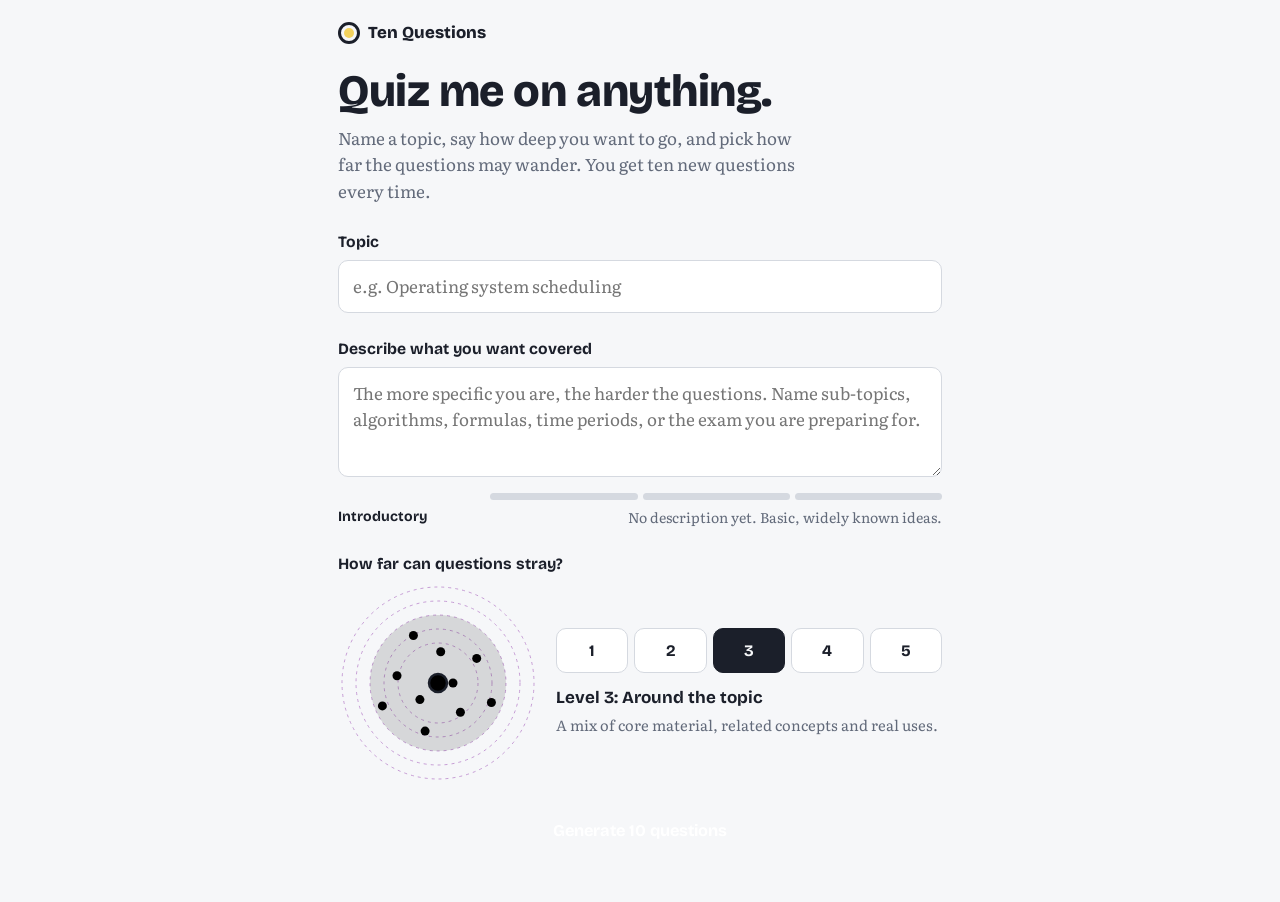
==== index.html @ 8e8875ef "Add files via upload" ====
<!DOCTYPE html>
<html lang="en">
<head>
<meta charset="utf-8">
<meta name="viewport" content="width=device-width, initial-scale=1, viewport-fit=cover">
<title>Ten Questions</title>
<link rel="preconnect" href="https://fonts.googleapis.com">
<link href="https://fonts.googleapis.com/css2?family=Bricolage+Grotesque:opsz,wght@12..96,500;12..96,700;12..96,800&family=Literata:opsz,wght@7..72,400;7..72,600&display=swap" rel="stylesheet">
<link rel="stylesheet" href="projectstyle.css">
</head>
<body>
<main>
  <div class="brand"><i></i>Ten Questions</div>

  <section id="setup">
    <h1>Quiz me on anything.</h1>
    <p class="lede">Name a topic, say how deep you want to go, and pick how far the questions may wander. You get ten new questions every time.</p>

    <div class="field">
      <label for="topic">Topic</label>
      <input id="topic" type="text" maxlength="120" placeholder="e.g. Operating system scheduling" autocomplete="off">
    </div>

    <div class="field">
      <label for="desc">Describe what you want covered</label>
      <textarea id="desc" maxlength="1500" placeholder="The more specific you are, the harder the questions. Name sub-topics, algorithms, formulas, time periods, or the exam you are preparing for."></textarea>
      <div class="meter" id="meter" aria-hidden="true"><span></span><span></span><span></span><span></span></div>
      <div class="depthline" aria-live="polite"><b id="depthname">Introductory</b><span id="depthhint"></span></div>
    </div>

    <div class="field">
      <div class="fieldlabel" id="lvl-label">How far can questions stray?</div>
      <div class="dialwrap">
        <svg class="dial" viewBox="0 0 200 200" role="img" aria-label="Diagram: questions spread wider as the level increases">
          <circle class="ringline" cx="100" cy="100" r="40"/>
          <circle class="ringline" cx="100" cy="100" r="54"/>
          <circle class="ringline" cx="100" cy="100" r="68"/>
          <circle class="ringline" cx="100" cy="100" r="82"/>
          <circle class="ringline" cx="100" cy="100" r="96"/>
          <circle class="zone" id="zone" cx="100" cy="100" r="96"/>
          <g id="pts"></g>
          <circle class="core" cx="100" cy="100" r="9"/>
        </svg>
        <div>
          <div class="levels" role="group" aria-labelledby="lvl-label" id="levels"></div>
          <p class="levelname" id="lvname"></p>
          <p class="leveldesc" id="lvdesc"></p>
        </div>
      </div>
    </div>

    <button class="btn" id="go">Generate 10 questions</button>
    <div id="seterr" class="err hidden" role="alert"></div>
  </section>

  <section id="loading" class="hidden" aria-live="polite">
    <div class="loadbox">
      <span class="pulse"></span>
      <h2 style="margin-top:14px" id="loadtitle">Thinking...</h2>
      <div class="bar"><div id="loadbar"></div></div>
      <p class="hint" id="loadsub">Writing your questions</p>
      <div class="row" style="max-width:240px;margin:22px auto 0"><button class="btn ghost" id="stop">Stop</button></div>
    </div>
  </section>

  <section id="quiz" class="hidden">
    <div class="progress" id="progress" aria-hidden="true"></div>
    <div class="qmeta"><span id="qcount"></span><span id="qarea"></span></div>
    <h2 class="qtext" id="qtext" tabindex="-1"></h2>
    <ul class="opts" id="opts"></ul>
    <div id="explain" class="explain hidden" aria-live="polite"></div>
    <div class="row"><button class="btn hidden" id="next">Next question</button></div>
  </section>

  <section id="result" class="hidden">
    <div class="score" id="score"></div>
    <h1 id="verdict" style="font-size:1.6rem;margin:10px 0 4px"></h1>
    <p class="lede" id="rsub" style="margin-bottom:18px"></p>
    <div id="review"></div>
    <div class="row">
      <button class="btn" id="again">New quiz, same settings</button>
      <button class="btn ghost" id="change">Change topic or level</button>
    </div>
  </section>
</main>

<script src="script.js"></script>
</body>
</html>
---- projectstyle.css ----
:root{
  box-sizing:border-box;
  padding-top:env(safe-area-inset-top,0px);
  padding-bottom:env(safe-area-inset-bottom,0px);
  --paper:#F6F7F9; --card:#FFFFFF; --ink:#1B1F2A; --muted:#626A7A; --line:#D5D9E0;
  --green:#00FF00; --accent-ink:#FFFFFF; --good:#1F7A4D; --good-bg:#E3F2E9;
  --bad:#C8372D; --bad-bg:#FBE6E3; --mark:#F4D35E; --ring:#B8CC;
  --r-sm:3px; --r-md:6px;
  --display:"Bricolage Grotesque",system-ui,-apple-system,"Segoe UI",calibri;
  --serif:"Literata",Georgia,"Times New Roman",serif;
}/*Main block containing all colors, any change will be reflected throughout the code*/
@media (prefers-color-scheme:dark){
  :root:not([data-theme="light"]){
    --paper:#0E1424; --card:#18203A; --ink:#E8ECF7; --muted:#9AA6C4; --line:#2B3658;
    --blue:#6D8DFF; --accent-ink:#0E1424; --good:#5FD39A; --good-bg:#12372A;
    --bad:#FF8A98; --bad-bg:#4A1D26; --mark:#FFD54A; --ring:#34406A;
  }
}
:root[data-theme="dark"]{
  --paper:#0E1424; --card:#18203A; --ink:#E8ECF7; --muted:#9AA6C4; --line:#2B3658;
  --blue:#6D8DFF; --accent-ink:#0E1424; --good:#5FD39A; --good-bg:#12372A;
  --bad:#FF8A98; --bad-bg:#4A1D26; --mark:#FFD54A; --ring:#34406A;
}
html{height:100%;scroll-padding-top:env(safe-area-inset-top,0px)}
*,*::before,*::after{box-sizing:inherit}
body{margin:0;min-height:100%;background:var(--paper);color:var(--ink);font-family:var(--serif);font-size:17px;line-height:1.55}
main{max-width:640px;margin:0 auto;padding:20px 18px 48px}
h1,h2,h3,.display{font-family:var(--display);letter-spacing:-0.01em;margin:0}
.brand{font-family:var(--display);font-weight:800;font-size:1.05rem;display:flex;align-items:center;gap:8px;margin-bottom:22px}
.brand i{display:inline-block;width:22px;height:22px;border-radius:50%;border:3px solid var(--ink);position:relative}
.brand i::after{content:"";position:absolute;inset:3px;border-radius:50%;background:var(--mark)}
h1{font-size:clamp(2rem,8vw,2.8rem);line-height:1.05;font-weight:800;margin-bottom:10px}
.lede{color:var(--muted);margin:0 0 26px;max-width:46ch}
label,.fieldlabel{display:block;font-family:var(--display);font-weight:700;font-size:.98rem;margin:0 0 6px}
.hint{font-size:.88rem;color:var(--muted);margin:6px 0 0}
input[type=text],textarea{width:100%;font:inherit;color:var(--ink);background:var(--card);border:1.5px solid var(--line);border-radius:10px;padding:12px 14px}
textarea{min-height:110px;resize:vertical}
input[type=text]:focus-visible,textarea:focus-visible,button:focus-visible,summary:focus-visible{outline:3px solid var(--blue);outline-offset:2px}
.field{margin-bottom:24px}

/* depth meter */
.meter{display:flex;gap:5px;margin-top:10px}
.meter span{flex:1;height:7px;border-radius:4px;background:var(--line);transition:background .25s}
.meter span.on{background:var(--accent)}
.depthline{display:flex;justify-content:space-between;gap:10px;font-size:.88rem;margin-top:6px}
.depthline b{font-family:var(--display)}
.depthline span{color:var(--muted);text-align:right}

/* dial */
.dialwrap{display:grid;grid-template-columns:minmax(0,200px) 1fr;gap:18px;align-items:center}
@media (max-width:420px){.dialwrap{grid-template-columns:1fr}}
.dial{width:100%;max-width:220px;margin:0 auto;display:block}
.dial .ringline{fill:none;stroke:var(--ring);stroke-width:1;stroke-dasharray:3 4}
.dial .zone{fill:var(--accent);opacity:.13;transform-box:fill-box;transform-origin:center;transition:transform .45s cubic-bezier(.3,.8,.3,1)}
.dial .pt{fill:var(--blue);transition:transform .45s cubic-bezier(.3,.8,.3,1)}
.dial .core{fill:var(--accent);stroke:var(--ink);stroke-width:2.5}
.levels{display:grid;grid-template-columns:repeat(5,1fr);gap:6px}
.levels button{font:700 1rem var(--display);padding:12px 0;border-radius:10px;border:1.5px solid var(--line);background:var(--card);color:var(--ink);cursor:pointer}
.levels button[aria-pressed=true]{background:var(--ink);color:var(--paper);border-color:var(--ink)}
.levelname{margin:12px 0 2px;font-family:var(--display);font-weight:700}
.leveldesc{margin:0;color:var(--muted);font-size:.92rem}

/* buttons */
.btn{font:700 1.02rem var(--display);padding:14px 20px;border-radius:12px;border:0;background:var(--accent);color:var(--accent-ink);cursor:pointer;width:100%}
.btn:disabled{opacity:.5;cursor:not-allowed}
.btn.ghost{background:transparent;color:var(--ink);border:1.5px solid var(--ink)}
.row{display:grid;gap:10px;margin-top:18px}
.err{background:var(--bad-bg);color:var(--bad);border-radius:10px;padding:12px 14px;margin-top:16px;font-size:.95rem}

/* loading */
.loadbox{padding:40px 0;text-align:center}
.bar{height:8px;background:var(--line);border-radius:4px;overflow:hidden;margin:18px 0 10px}
.bar>div{height:100%;width:6%;background:var(--accent);border-radius:4px;transition:width .4s}
.pulse{display:inline-block;width:12px;height:12px;border-radius:50%;background:var(--mark);animation:pulse 1.1s infinite ease-in-out}
@keyframes pulse{0%,100%{transform:scale(.6)}50%{transform:scale(1.2)}}

/* quiz */
.progress{display:flex;gap:4px;margin-bottom:18px}
.progress span{flex:1;height:8px;border-radius:4px;background:var(--line)}
.progress .ok{background:var(--good)} .progress .no{background:var(--bad)} .progress .cur{background:var(--accent)}
.qmeta{display:flex;justify-content:space-between;gap:10px;color:var(--muted);font-size:.88rem;margin-bottom:10px}
.qtext{font-family:var(--serif);font-weight:600;font-size:1.28rem;line-height:1.4;margin:0 0 20px;outline:none}
.opts{display:grid;gap:10px;padding:0;margin:0;list-style:none}
.opt{width:100%;display:grid;grid-template-columns:30px 1fr;gap:10px;text-align:left;font:inherit;color:var(--ink);background:var(--card);border:1.5px solid var(--line);border-radius:12px;padding:13px 14px;cursor:pointer}
.opt b{font-family:var(--display);width:26px;height:26px;border-radius:50%;border:1.5px solid var(--line);display:grid;place-items:center;font-size:.85rem}
.opt:not(:disabled):hover{border-color:var(--accent)}
.opt:disabled{cursor:default}
.opt.right{background:var(--good-bg);border-color:var(--good)}
.opt.right b{background:var(--good);border-color:var(--good);color:var(--paper)}
.opt.wrong{background:var(--bad-bg);border-color:var(--bad)}
.opt.wrong b{background:var(--bad);border-color:var(--bad);color:var(--paper)}
.explain{margin-top:16px;padding:14px 16px;border-left:5px solid var(--mark);background:var(--card);border-radius:0 12px 12px 0;font-size:.97rem}
.explain strong{font-family:var(--display)}

/* result */
.score{font-family:var(--display);font-weight:800;font-size:clamp(3.4rem,18vw,5.4rem);line-height:1}
.score small{font-size:.4em;color:var(--muted);font-weight:700}
details.rv{background:var(--card);border:1.5px solid var(--line);border-radius:12px;margin-top:10px}
details.rv summary{cursor:pointer;padding:12px 14px;list-style:none;display:grid;grid-template-columns:26px 1fr;gap:10px;font-size:.98rem}
details.rv summary::-webkit-details-marker{display:none}
.mk{width:22px;height:22px;border-radius:50%;display:grid;place-items:center;font:800 .75rem var(--display);color:var(--paper)}
.mk.ok{background:var(--good)} .mk.no{background:var(--bad)}
.rvbody{padding:0 14px 14px 50px;font-size:.95rem}
.rvbody p{margin:6px 0}
.hidden{display:none!important}
@media (prefers-reduced-motion:reduce){*{transition:none!important;animation:none!important}}
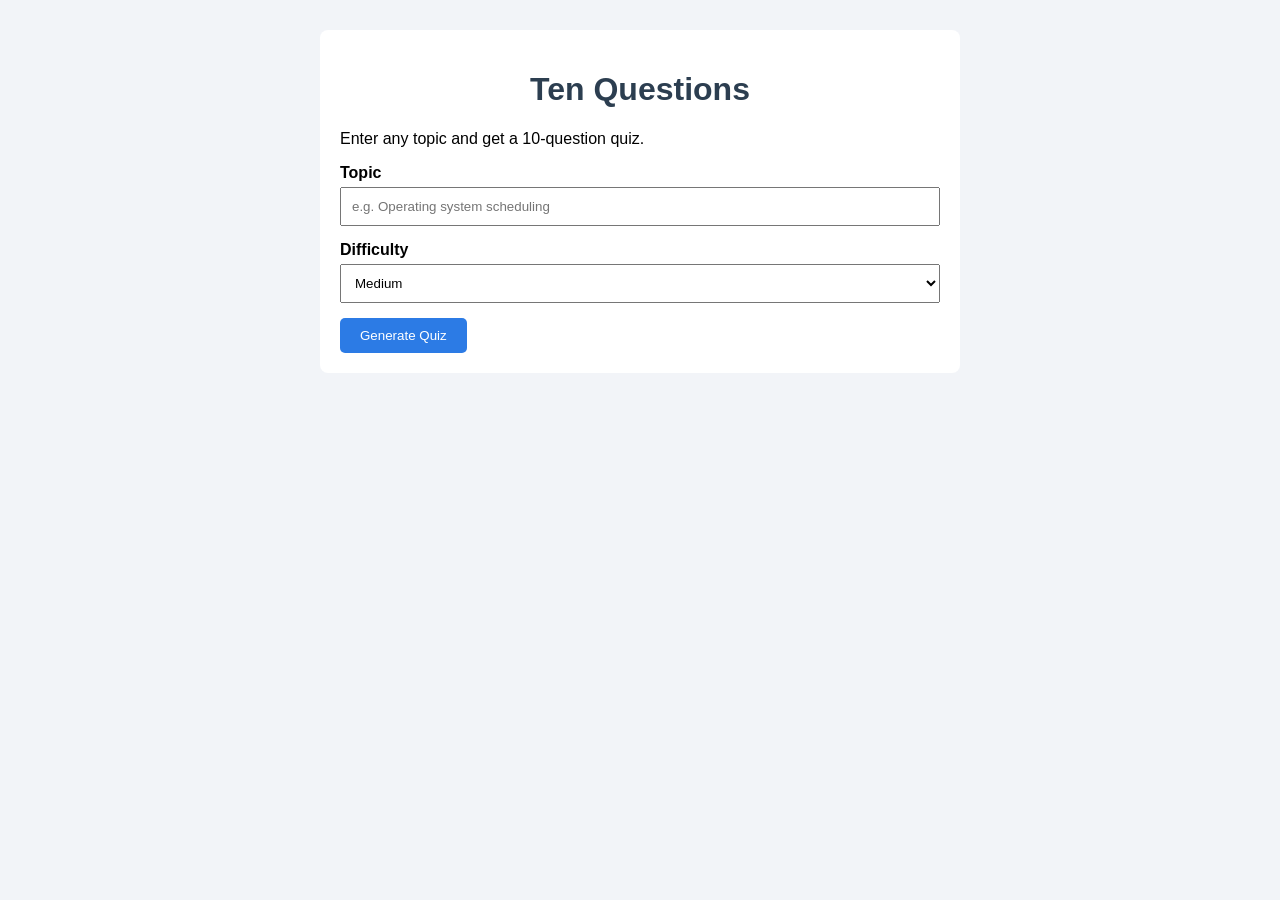
==== commit e462f518: "Add files via upload" ====
--- a/index.html
+++ b/index.html
@@ -1,89 +1,52 @@
 <!DOCTYPE html>
 <html lang="en">
 <head>
-<meta charset="utf-8">
-<meta name="viewport" content="width=device-width, initial-scale=1, viewport-fit=cover">
-<title>Ten Questions</title>
-<link rel="preconnect" href="https://fonts.googleapis.com">
-<link href="https://fonts.googleapis.com/css2?family=Bricolage+Grotesque:opsz,wght@12..96,500;12..96,700;12..96,800&family=Literata:opsz,wght@7..72,400;7..72,600&display=swap" rel="stylesheet">
-<link rel="stylesheet" href="projectstyle.css">
+  <meta charset="utf-8">
+  <meta name="viewport" content="width=device-width, initial-scale=1">
+  <title>Ten Questions</title>
+  <link rel="stylesheet" href="style.css">
 </head>
 <body>
-<main>
-  <div class="brand"><i></i>Ten Questions</div>
+  <div class="container">
+    <h1>Ten Questions</h1>
 
-  <section id="setup">
-    <h1>Quiz me on anything.</h1>
-    <p class="lede">Name a topic, say how deep you want to go, and pick how far the questions may wander. You get ten new questions every time.</p>
+    <!-- Screen 1: user enters topic -->
+    <div id="setup">
+      <p>Enter any topic and get a 10-question quiz.</p>
+      <label for="topic">Topic</label>
+      <input type="text" id="topic" placeholder="e.g. Operating system scheduling">
 
-    <div class="field">
-      <label for="topic">Topic</label>
-      <input id="topic" type="text" maxlength="120" placeholder="e.g. Operating system scheduling" autocomplete="off">
+      <label for="difficulty">Difficulty</label>
+      <select id="difficulty">
+        <option value="easy">Easy</option>
+        <option value="medium" selected>Medium</option>
+        <option value="hard">Hard</option>
+      </select>
+
+      <button id="startBtn">Generate Quiz</button>
     </div>
 
-    <div class="field">
-      <label for="desc">Describe what you want covered</label>
-      <textarea id="desc" maxlength="1500" placeholder="The more specific you are, the harder the questions. Name sub-topics, algorithms, formulas, time periods, or the exam you are preparing for."></textarea>
-      <div class="meter" id="meter" aria-hidden="true"><span></span><span></span><span></span><span></span></div>
-      <div class="depthline" aria-live="polite"><b id="depthname">Introductory</b><span id="depthhint"></span></div>
+    <!-- Screen 2: waiting message -->
+    <div id="loading" class="hidden">
+      <p>Writing your questions... please wait.</p>
     </div>
 
-    <div class="field">
-      <div class="fieldlabel" id="lvl-label">How far can questions stray?</div>
-      <div class="dialwrap">
-        <svg class="dial" viewBox="0 0 200 200" role="img" aria-label="Diagram: questions spread wider as the level increases">
-          <circle class="ringline" cx="100" cy="100" r="40"/>
-          <circle class="ringline" cx="100" cy="100" r="54"/>
-          <circle class="ringline" cx="100" cy="100" r="68"/>
-          <circle class="ringline" cx="100" cy="100" r="82"/>
-          <circle class="ringline" cx="100" cy="100" r="96"/>
-          <circle class="zone" id="zone" cx="100" cy="100" r="96"/>
-          <g id="pts"></g>
-          <circle class="core" cx="100" cy="100" r="9"/>
-        </svg>
-        <div>
-          <div class="levels" role="group" aria-labelledby="lvl-label" id="levels"></div>
-          <p class="levelname" id="lvname"></p>
-          <p class="leveldesc" id="lvdesc"></p>
-        </div>
-      </div>
+    <!-- Screen 3: the quiz -->
+    <div id="quiz" class="hidden">
+      <p id="count"></p>
+      <h2 id="question"></h2>
+      <div id="options"></div>
+      <p id="explanation"></p>
+      <button id="next" class="hidden">Next</button>
     </div>
 
-    <button class="btn" id="go">Generate 10 questions</button>
-    <div id="seterr" class="err hidden" role="alert"></div>
-  </section>
+    <!-- Screen 4: final score -->
+    <div id="result" class="hidden">
+      <h2 id="scoreText"></h2>
+      <button id="restart">Try Another Quiz</button>
+    </div>
+  </div>
 
-  <section id="loading" class="hidden" aria-live="polite">
-    <div class="loadbox">
-      <span class="pulse"></span>
-      <h2 style="margin-top:14px" id="loadtitle">Thinking...</h2>
-      <div class="bar"><div id="loadbar"></div></div>
-      <p class="hint" id="loadsub">Writing your questions</p>
-      <div class="row" style="max-width:240px;margin:22px auto 0"><button class="btn ghost" id="stop">Stop</button></div>
-    </div>
-  </section>
-
-  <section id="quiz" class="hidden">
-    <div class="progress" id="progress" aria-hidden="true"></div>
-    <div class="qmeta"><span id="qcount"></span><span id="qarea"></span></div>
-    <h2 class="qtext" id="qtext" tabindex="-1"></h2>
-    <ul class="opts" id="opts"></ul>
-    <div id="explain" class="explain hidden" aria-live="polite"></div>
-    <div class="row"><button class="btn hidden" id="next">Next question</button></div>
-  </section>
-
-  <section id="result" class="hidden">
-    <div class="score" id="score"></div>
-    <h1 id="verdict" style="font-size:1.6rem;margin:10px 0 4px"></h1>
-    <p class="lede" id="rsub" style="margin-bottom:18px"></p>
-    <div id="review"></div>
-    <div class="row">
-      <button class="btn" id="again">New quiz, same settings</button>
-      <button class="btn ghost" id="change">Change topic or level</button>
-    </div>
-  </section>
-</main>
-
-<script src="script.js"></script>
+  <script src="script.js"></script>
 </body>
 </html>
--- a/style.css
+++ b/style.css
@@ -0,0 +1,64 @@
+body {
+  font-family: Arial, sans-serif;
+  background-color: #f2f4f8;
+  margin: 0;
+}
+
+.container {
+  max-width: 600px;
+  margin: 30px auto;
+  padding: 20px;
+  background-color: white;
+  border-radius: 8px;
+}
+
+h1 {
+  text-align: center;
+  color: #2c3e50;
+}
+
+label {
+  display: block;
+  margin-top: 15px;
+  font-weight: bold;
+}
+
+input, select {
+  width: 100%;
+  padding: 10px;
+  margin-top: 5px;
+  box-sizing: border-box;
+}
+
+button {
+  padding: 10px 20px;
+  margin-top: 15px;
+  background-color: #2c7be5;
+  color: white;
+  border: none;
+  border-radius: 5px;
+  cursor: pointer;
+}
+
+.option {
+  display: block;
+  width: 100%;
+  margin-top: 10px;
+  background-color: #e9ecef;
+  color: black;
+  text-align: left;
+}
+
+.right {
+  background-color: #28a745;
+  color: white;
+}
+
+.wrong {
+  background-color: #dc3545;
+  color: white;
+}
+
+.hidden {
+  display: none;
+}
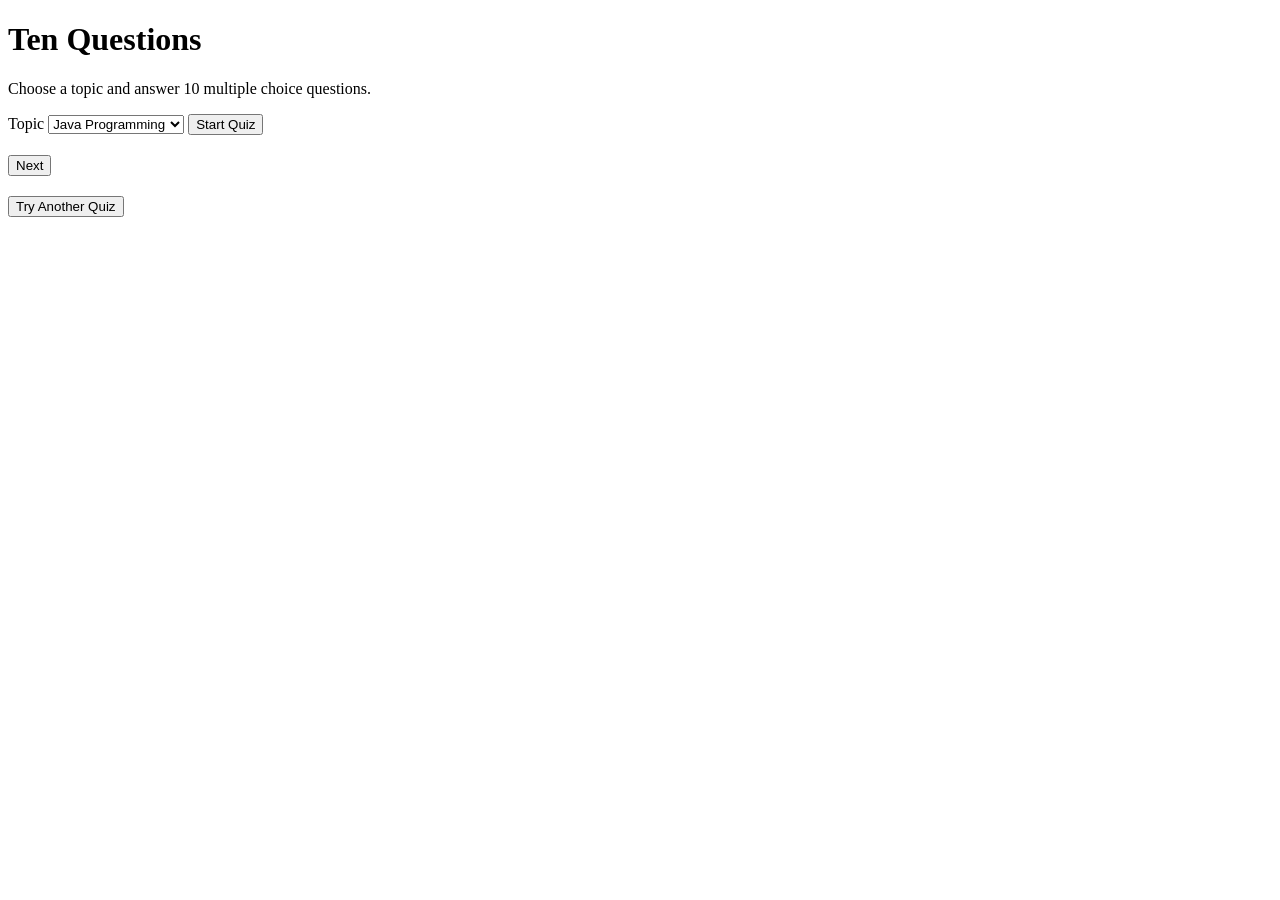
==== commit 439d2fa8: "Add files via upload" ====
--- a/index.html
+++ b/index.html
@@ -10,28 +10,19 @@
   <div class="container">
     <h1>Ten Questions</h1>
 
-    <!-- Screen 1: user enters topic -->
+    <!-- Screen 1: choose a topic -->
     <div id="setup">
-      <p>Enter any topic and get a 10-question quiz.</p>
+      <p>Choose a topic and answer 10 multiple choice questions.</p>
       <label for="topic">Topic</label>
-      <input type="text" id="topic" placeholder="e.g. Operating system scheduling">
-
-      <label for="difficulty">Difficulty</label>
-      <select id="difficulty">
-        <option value="easy">Easy</option>
-        <option value="medium" selected>Medium</option>
-        <option value="hard">Hard</option>
+      <select id="topic">
+        <option value="Java">Java Programming</option>
+        <option value="OS">Operating Systems</option>
+        <option value="DBMS">DBMS</option>
       </select>
-
-      <button id="startBtn">Generate Quiz</button>
+      <button id="startBtn">Start Quiz</button>
     </div>
 
-    <!-- Screen 2: waiting message -->
-    <div id="loading" class="hidden">
-      <p>Writing your questions... please wait.</p>
-    </div>
-
-    <!-- Screen 3: the quiz -->
+    <!-- Screen 2: the quiz -->
     <div id="quiz" class="hidden">
       <p id="count"></p>
       <h2 id="question"></h2>
@@ -40,7 +31,7 @@
       <button id="next" class="hidden">Next</button>
     </div>
 
-    <!-- Screen 4: final score -->
+    <!-- Screen 3: final score -->
     <div id="result" class="hidden">
       <h2 id="scoreText"></h2>
       <button id="restart">Try Another Quiz</button>
